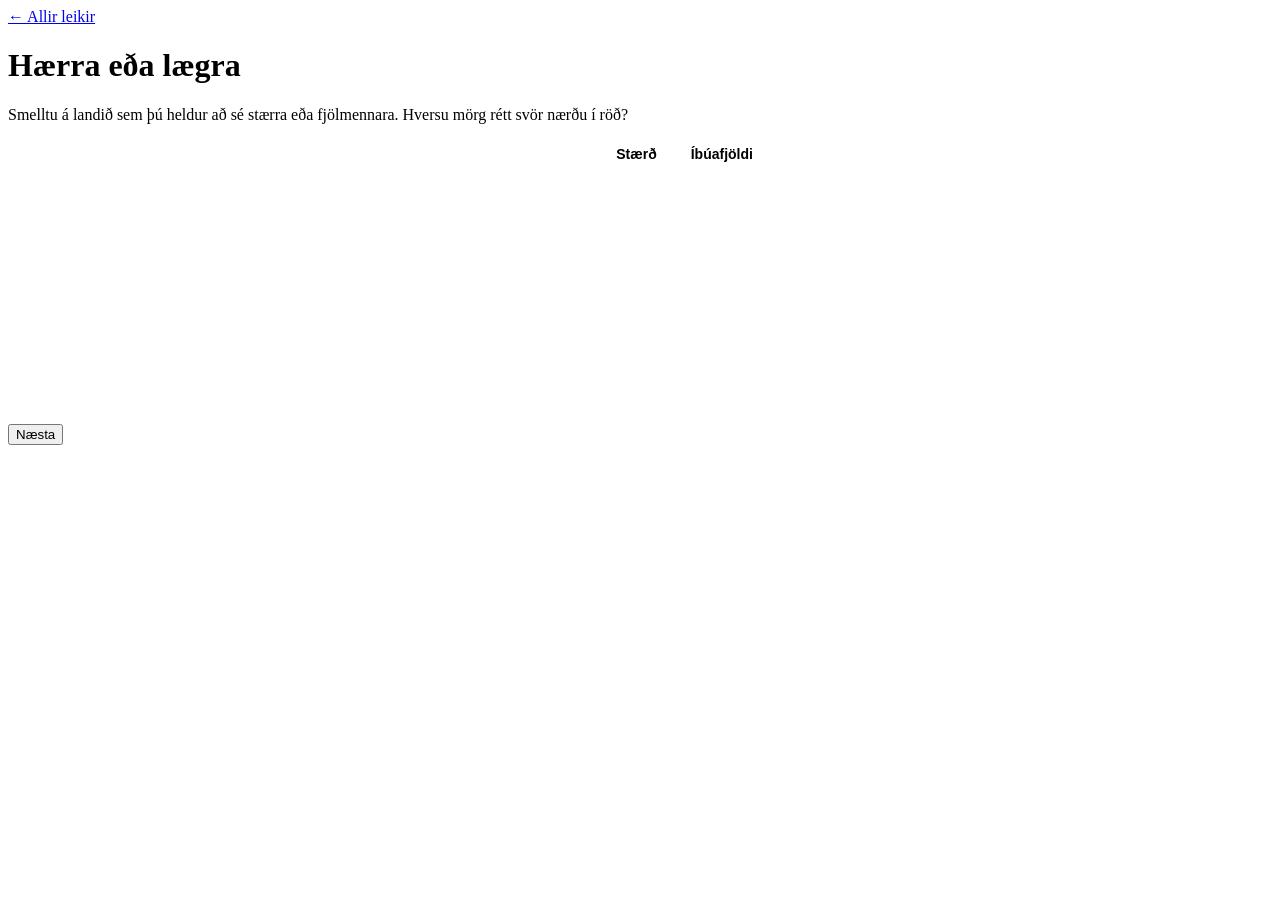
==== haerra-laegra.html @ 8bb7f2de "Add files via upload" ====
<!doctype html>
<html lang="is">
<head>
<meta charset="utf-8">
<meta name="viewport" content="width=device-width, initial-scale=1">
<title>Hærra eða lægra · Evrópuleikir</title>
<link rel="stylesheet" href="../css/still.css">
<style>
.spurning{text-align:center;font-family:var(--display);font-size:clamp(22px,4.5vw,30px);font-weight:800}
.einvigi{display:grid;grid-template-columns:1fr auto 1fr;gap:12px;align-items:stretch}
.vs{align-self:center;font-family:var(--display);font-weight:800;color:var(--muted)}
.landspjald{border:3px solid var(--line);background:var(--card);border-radius:14px;padding:22px 14px;cursor:pointer;display:flex;flex-direction:column;align-items:center;gap:8px;text-align:center;transition:border-color .15s,transform .1s}
.landspjald:hover:not(:disabled){border-color:var(--ink)}
.landspjald:active:not(:disabled){transform:scale(.98)}
.landspjald:disabled{cursor:default}
.landspjald .nafn{font-family:var(--display);font-weight:800;font-size:clamp(22px,5vw,30px)}
.landspjald .gildi{font-weight:800;font-size:clamp(18px,4vw,24px);font-variant-numeric:tabular-nums;min-height:1.4em}
.landspjald .gildi small{display:block;font-size:13px;color:var(--muted);font-weight:700}
.landspjald.rett{border-color:var(--rett);background:var(--rett-bg)}
.landspjald.rangt{border-color:var(--rangt);background:var(--rangt-bg)}
.hlutfall{text-align:center;color:var(--muted);font-weight:700;min-height:1.5em}
.flokkaval{display:flex;justify-content:center;gap:6px;flex-wrap:wrap}
.flokkaval button{border:2px solid var(--line);background:var(--card);border-radius:999px;padding:6px 14px;font-weight:800;font-size:14px;cursor:pointer}
.flokkaval button[aria-pressed="true"]{background:var(--ink);color:#fff;border-color:var(--ink)}
@media (max-width:480px){.einvigi{grid-template-columns:1fr}.vs{justify-self:center}}
</style>
</head>
<body>
<div class="wrap">
  <header class="haus"><a class="heim" href="../index.html">← Allir leikir</a><nav class="svaedaval" id="svaedaval" aria-label="Svæði"></nav></header>
  <div class="leikhaus">
    <h1>Hærra eða lægra</h1>
    <p>Smelltu á landið sem þú heldur að sé stærra eða fjölmennara. Hversu mörg rétt svör nærðu í röð?</p>
  </div>
  <section class="spjald" style="display:flex;flex-direction:column;gap:18px">
    <div class="flokkaval" id="flokkaval">
      <button type="button" data-f="blandad" aria-pressed="true">Blandað</button>
      <button type="button" data-f="staerd" aria-pressed="false">Stærð</button>
      <button type="button" data-f="ibuar" aria-pressed="false">Íbúafjöldi</button>
    </div>
    <div class="stada" id="stada"></div>
    <p class="spurning" id="spurning"></p>
    <div class="einvigi" id="einvigi"></div>
    <p class="hlutfall" id="hlutfall"></p>
    <p class="skilabod" id="skilabod" aria-live="polite"></p>
    <div class="takkar"><button class="takki fela" id="naesta" type="button">Næsta</button></div>
  </section>
</div>
<script src="../js/gogn.js"></script>
<script src="../js/sameiginlegt.js"></script>
<script>
const $ = id => document.getElementById(id);
let flokkur = "blandad", rod = 0, par, spurt, buid;

function gildiTexti(l, f) {
  return f === "staerd" ? talaIs(l.staerd) + " km²" : ibuarTexti(l.ibuar);
}

function nyttPar() {
  const listi = landaListi();
  spurt = flokkur === "blandad" ? (Math.random() < .5 ? "staerd" : "ibuar") : flokkur;
  let a, b, tilraunir = 0;
  do {
    [a, b] = stokka(listi).slice(0, 2);
    tilraunir++;
  } while (a[spurt] === b[spurt] && tilraunir < 50);
  par = [a, b]; buid = false;
  $("spurning").textContent = spurt === "staerd" ? "Hvort landið er stærra að flatarmáli?" : "Í hvoru landinu búa fleiri?";
  $("einvigi").innerHTML = par.map((l, i) => `
    <button type="button" class="landspjald" data-i="${i}">
      <span class="merki ${l.svaedi}">${SVAEDI[l.svaedi].stutt}</span>
      <span class="nafn">${l.nafn}</span>
      <span class="gildi"></span>
    </button>`).join(`<span class="vs">eða</span>`);
  $("hlutfall").textContent = ""; $("skilabod").textContent = ""; $("skilabod").className = "skilabod";
  $("naesta").classList.add("fela");
  synaStodu();
}

function synaStodu() {
  const met = GEYMSLA.lesa("haerra-met", 0);
  $("stada").innerHTML = `<span>Rétt í röð: <b>${rod}</b></span><span>Met: <b>${met}</b></span>`;
}

$("einvigi").addEventListener("click", e => {
  const k = e.target.closest(".landspjald"); if (!k || buid) return;
  buid = true;
  const i = +k.dataset.i, valid = par[i], hitt = par[1 - i];
  const rett = valid[spurt] > hitt[spurt];
  document.querySelectorAll(".landspjald").forEach((s, j) => {
    s.disabled = true;
    s.querySelector(".gildi").innerHTML = gildiTexti(par[j], spurt) + `<small>${spurt === "staerd" ? "flatarmál" : "íbúar"}</small>`;
    const sigurvegari = par[j][spurt] > par[1 - j][spurt];
    if (sigurvegari) s.classList.add("rett");
    else if (j === i) s.classList.add("rangt");
  });
  const [st, mi] = par[0][spurt] > par[1][spurt] ? par : [par[1], par[0]];
  const hlut = st[spurt] / mi[spurt];
  const ord = spurt === "staerd" ? "stærra" : "fjölmennara";
  $("hlutfall").textContent = hlut < 1.1
    ? `${st.nafn} er aðeins örlítið ${ord} en ${mi.nafn}.`
    : `${st.nafn} er um ${hlut >= 10 ? talaIs(Math.round(hlut)) : talaIs(Math.round(hlut * 10) / 10)} sinnum ${ord} en ${mi.nafn}.`;
  const m = $("skilabod");
  if (rett) {
    rod++;
    if (rod > GEYMSLA.lesa("haerra-met", 0)) GEYMSLA.skrifa("haerra-met", rod);
    m.textContent = "Rétt!"; m.className = "skilabod rett";
    $("naesta").textContent = "Næsta";
  } else {
    m.textContent = `Ekki rétt. Þú náðir ${rod} réttum í röð.`; m.className = "skilabod rangt";
    rod = 0;
    $("naesta").textContent = "Byrja aftur";
  }
  $("naesta").classList.remove("fela");
  synaStodu();
});

$("naesta").onclick = nyttPar;
$("flokkaval").addEventListener("click", e => {
  const b = e.target.closest("button"); if (!b) return;
  flokkur = b.dataset.f;
  document.querySelectorAll("#flokkaval button").forEach(x => x.setAttribute("aria-pressed", x === b));
  rod = 0; nyttPar();
});

setjaSvaedaval(() => { rod = 0; nyttPar(); });
nyttPar();
</script>
</body>
</html>
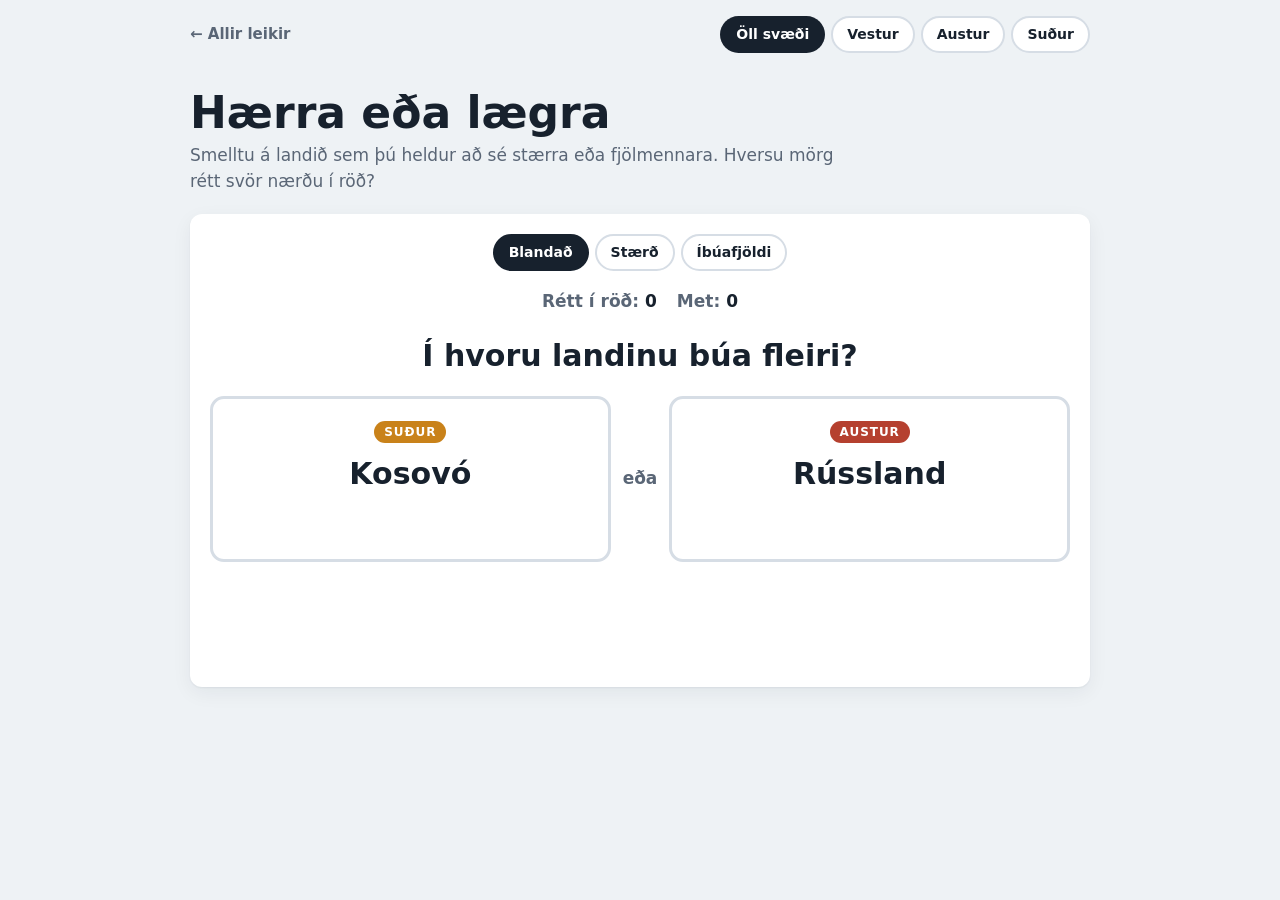
==== commit d30605de: "Add files via upload" ====
--- a/haerra-laegra.html
+++ b/haerra-laegra.html
@@ -4,7 +4,7 @@
 <meta charset="utf-8">
 <meta name="viewport" content="width=device-width, initial-scale=1">
 <title>Hærra eða lægra · Evrópuleikir</title>
-<link rel="stylesheet" href="../css/still.css">
+<link rel="stylesheet" href="still.css">
 <style>
 .spurning{text-align:center;font-family:var(--display);font-size:clamp(22px,4.5vw,30px);font-weight:800}
 .einvigi{display:grid;grid-template-columns:1fr auto 1fr;gap:12px;align-items:stretch}
@@ -27,7 +27,7 @@
 </head>
 <body>
 <div class="wrap">
-  <header class="haus"><a class="heim" href="../index.html">← Allir leikir</a><nav class="svaedaval" id="svaedaval" aria-label="Svæði"></nav></header>
+  <header class="haus"><a class="heim" href="index.html">← Allir leikir</a><nav class="svaedaval" id="svaedaval" aria-label="Svæði"></nav></header>
   <div class="leikhaus">
     <h1>Hærra eða lægra</h1>
     <p>Smelltu á landið sem þú heldur að sé stærra eða fjölmennara. Hversu mörg rétt svör nærðu í röð?</p>
@@ -46,8 +46,8 @@
     <div class="takkar"><button class="takki fela" id="naesta" type="button">Næsta</button></div>
   </section>
 </div>
-<script src="../js/gogn.js"></script>
-<script src="../js/sameiginlegt.js"></script>
+<script src="gogn.js"></script>
+<script src="sameiginlegt.js"></script>
 <script>
 const $ = id => document.getElementById(id);
 let flokkur = "blandad", rod = 0, par, spurt, buid;
--- a/still.css
+++ b/still.css
@@ -0,0 +1,65 @@
+@import url("https://fonts.googleapis.com/css2?family=Bricolage+Grotesque:opsz,wght@12..96,600;12..96,800&family=Nunito+Sans:opsz,wght@6..12,400;6..12,600;6..12,800&display=swap");
+
+:root{
+  --bg:#eef2f5; --card:#ffffff; --ink:#17212d; --muted:#5a6676; --line:#d6dde5;
+  --vestur:#2f5fb3; --austur:#b5402f; --sudur:#c9821a; --allt:#17212d;
+  --rett:#2e8b57; --rangt:#c0392b; --rett-bg:#e3f3ea; --rangt-bg:#f9e4e1;
+  --g1:#f2d24b; --g2:#94c973; --g3:#93b6ea; --g4:#bf98e0;
+  --display:"Bricolage Grotesque",system-ui,sans-serif;
+  --body:"Nunito Sans",system-ui,sans-serif;
+  --r:12px;
+}
+*{box-sizing:border-box}
+html,body{margin:0}
+body{background:var(--bg);color:var(--ink);font:17px/1.5 var(--body);padding-inline:16px;padding-block:0 48px;min-height:100vh}
+h1,h2,h3{font-family:var(--display);line-height:1.1;margin:0;text-wrap:balance}
+p{margin:0}
+button{font:inherit;color:inherit}
+a{color:inherit}
+.wrap{max-width:900px;margin:0 auto;display:flex;flex-direction:column;gap:20px}
+
+/* --- haus --- */
+.haus{display:flex;flex-wrap:wrap;align-items:center;justify-content:space-between;gap:12px;padding-block:16px}
+.heim{display:inline-flex;align-items:center;gap:8px;text-decoration:none;font-weight:800;font-size:15px;color:var(--muted)}
+.heim:hover{color:var(--ink)}
+.svaedaval{display:flex;flex-wrap:wrap;gap:6px}
+.svaedaval button{border:2px solid var(--line);background:var(--card);border-radius:999px;padding:6px 14px;font-weight:800;font-size:14px;cursor:pointer}
+.svaedaval button[aria-pressed="true"]{color:#fff;border-color:transparent}
+.svaedaval button[data-s="allt"][aria-pressed="true"]{background:var(--allt)}
+.svaedaval button[data-s="vestur"][aria-pressed="true"]{background:var(--vestur)}
+.svaedaval button[data-s="austur"][aria-pressed="true"]{background:var(--austur)}
+.svaedaval button[data-s="sudur"][aria-pressed="true"]{background:var(--sudur)}
+
+.leikhaus{display:flex;flex-direction:column;gap:6px}
+.leikhaus h1{font-size:clamp(30px,6vw,44px);font-weight:800}
+.leikhaus p{color:var(--muted);max-width:60ch}
+
+/* --- almennt --- */
+.spjald{background:var(--card);border-radius:var(--r);padding:20px;box-shadow:0 1px 2px rgba(20,30,45,.06),0 6px 20px rgba(20,30,45,.06)}
+.takki{border:0;border-radius:999px;padding:10px 20px;font-weight:800;cursor:pointer;background:var(--ink);color:#fff}
+.takki.ljos{background:var(--card);color:var(--ink);border:2px solid var(--line)}
+.takki:disabled{opacity:.4;cursor:default}
+.takkar{display:flex;flex-wrap:wrap;gap:10px;justify-content:center}
+button:focus-visible,a:focus-visible{outline:3px solid var(--vestur);outline-offset:2px}
+.stada{display:flex;flex-wrap:wrap;gap:8px 20px;justify-content:center;font-weight:800;color:var(--muted);font-variant-numeric:tabular-nums}
+.stada b{color:var(--ink)}
+.skilabod{text-align:center;font-weight:800;min-height:1.5em}
+.skilabod.rett{color:var(--rett)}
+.skilabod.rangt{color:var(--rangt)}
+.merki{display:inline-block;font-size:12px;font-weight:800;letter-spacing:.08em;text-transform:uppercase;color:#fff;padding:2px 10px;border-radius:999px}
+.merki.vestur{background:var(--vestur)} .merki.austur{background:var(--austur)} .merki.sudur{background:var(--sudur)}
+.fela{display:none!important}
+
+/* --- forsíða --- */
+.forsida-haus{padding-block:28px 8px;display:flex;flex-direction:column;gap:10px}
+.forsida-haus h1{font-size:clamp(40px,9vw,72px);font-weight:800;letter-spacing:-.02em}
+.forsida-haus p{color:var(--muted);max-width:55ch;font-size:18px}
+.leikir{display:grid;grid-template-columns:repeat(auto-fill,minmax(250px,1fr));gap:14px}
+.leikur{display:flex;flex-direction:column;gap:6px;text-decoration:none;background:var(--card);border-radius:var(--r);padding:18px;border:2px solid transparent;box-shadow:0 1px 2px rgba(20,30,45,.06);transition:transform .15s,border-color .15s}
+.leikur:hover{transform:translateY(-2px);border-color:var(--ink)}
+.leikur h2{font-size:22px}
+.leikur p{color:var(--muted);font-size:15px}
+.leikur .tegund{font-size:12px;font-weight:800;letter-spacing:.08em;text-transform:uppercase;color:var(--muted)}
+.fotur{color:var(--muted);font-size:14px;text-align:center}
+
+@media (prefers-reduced-motion:reduce){*{transition:none!important;animation:none!important}}
